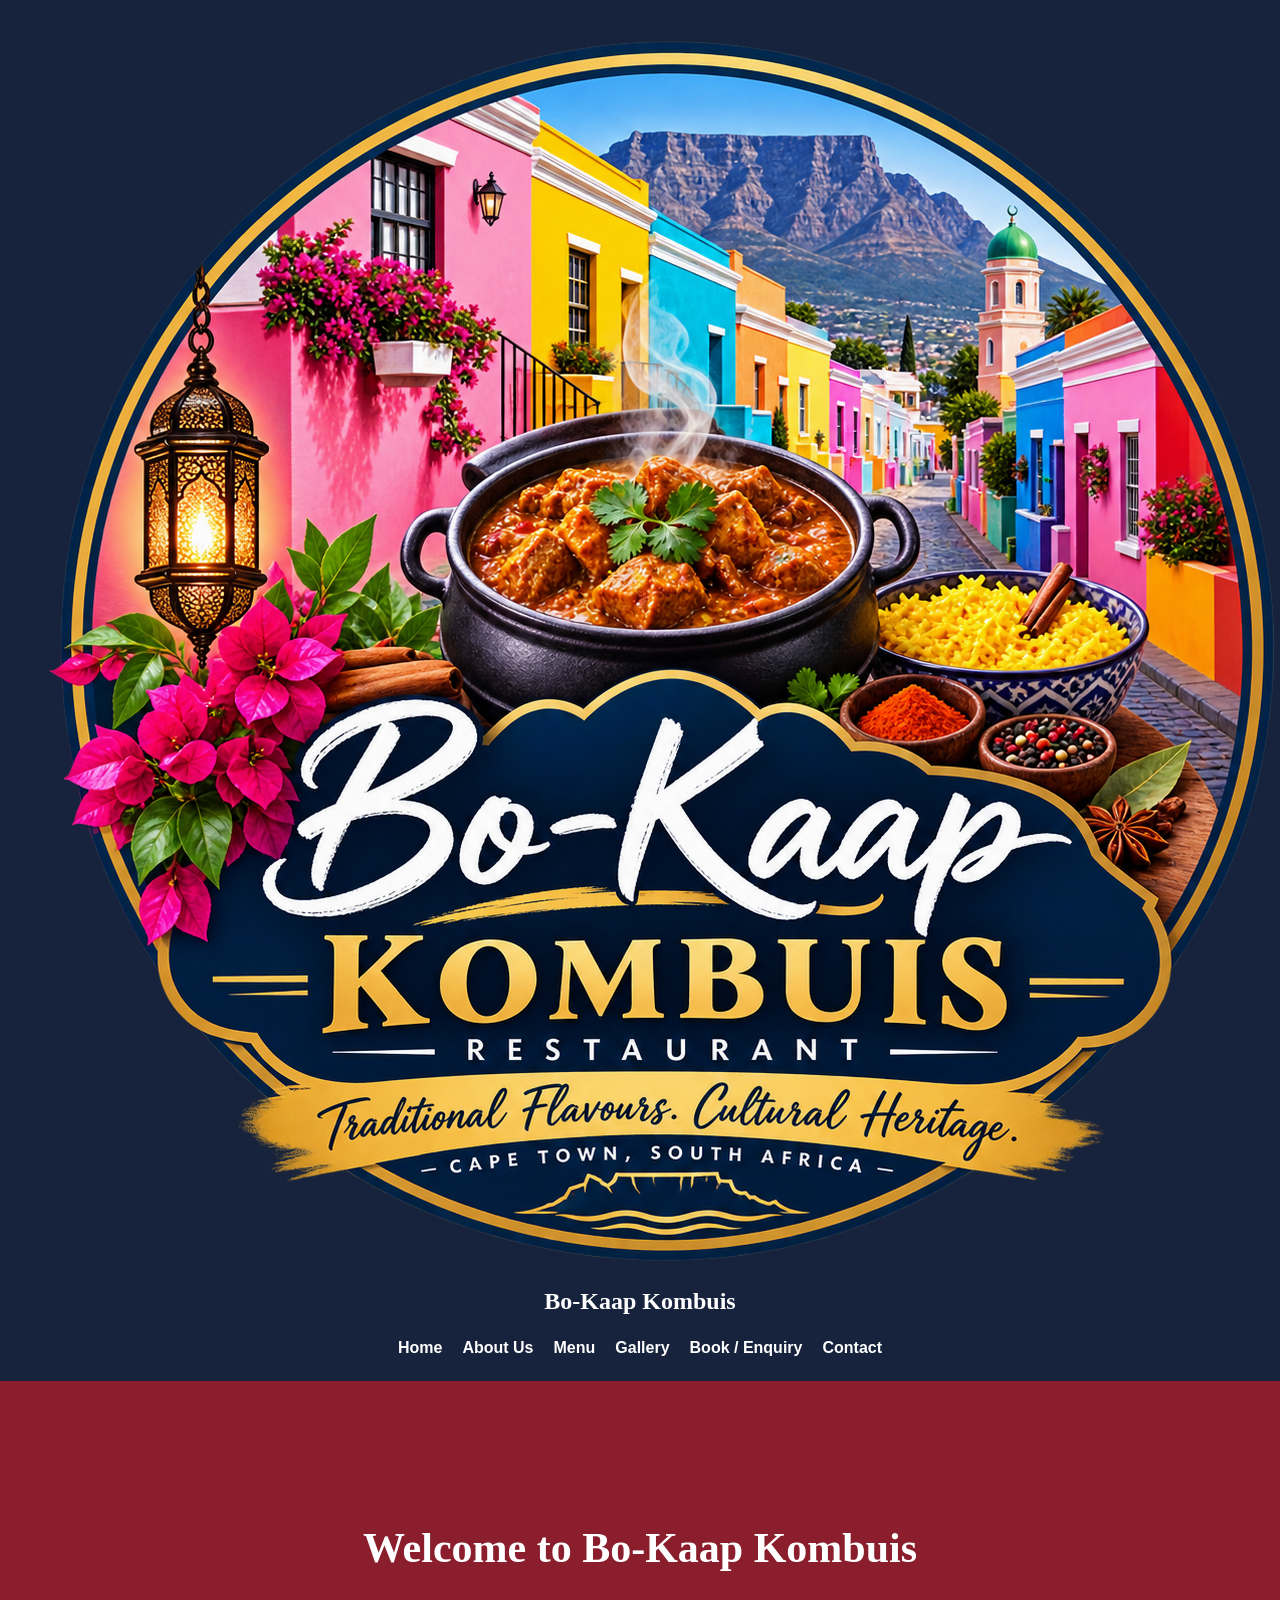
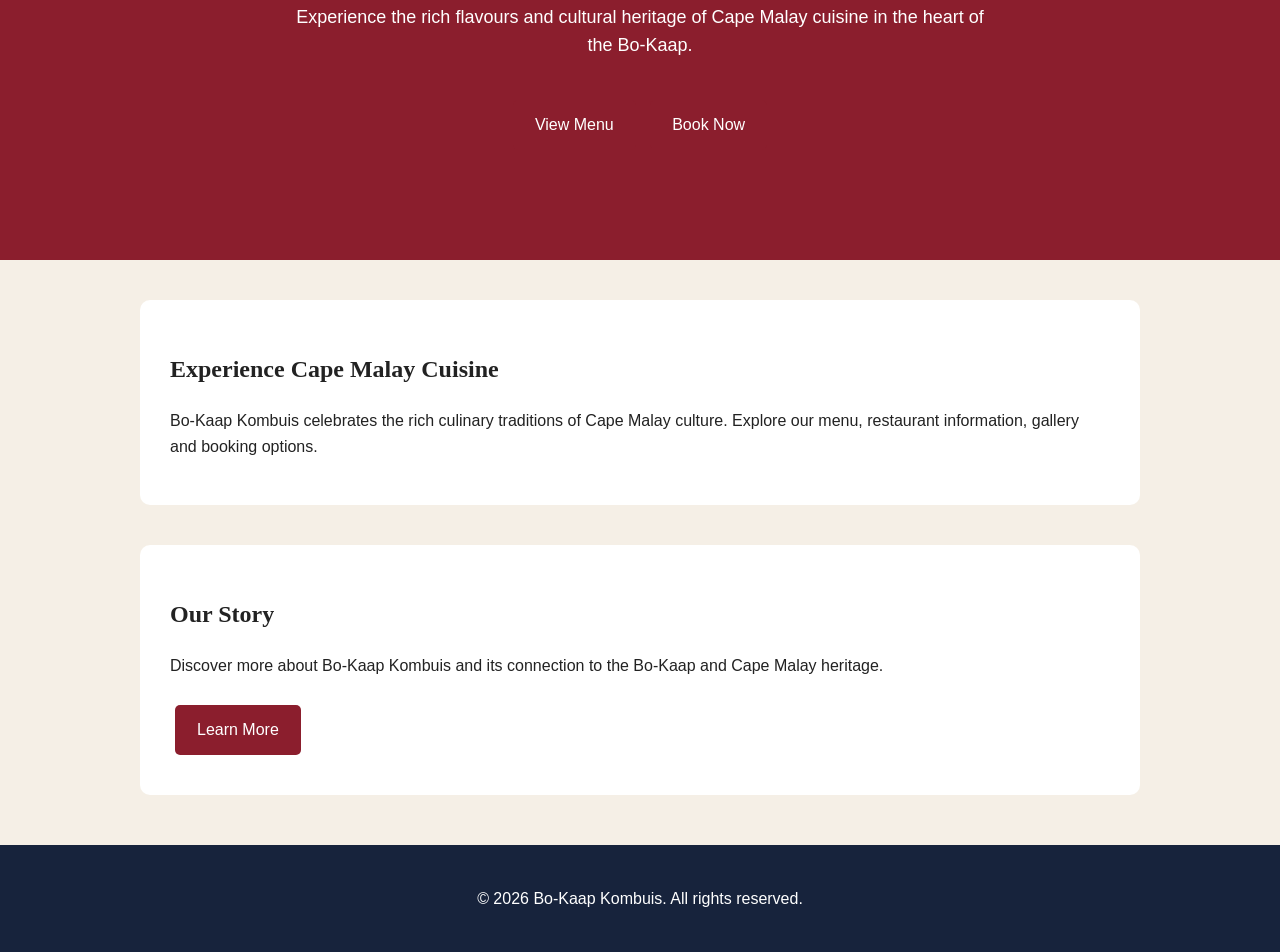
==== HTML/index.html @ 02f6d6a5 "Initial Bo-Kaap Kombuis website" ====
<!DOCTYPE html>
<html lang="en">
<head>
    <meta charset="UTF-8">
    <meta name="viewport" content="width=device-width, initial-scale=1.0">
    <title>Bo-Kaap Kombuis | Home</title>
    <link rel="stylesheet" href="../CSS/style.css">
</head>

<body>

    <!-- Header and Navigation -->
    <header>
    <nav>

        <img src="../Images/logo/logo.png"
             alt="Bo-Kaap Kombuis Logo"
             class="logo">

        <h1>Bo-Kaap Kombuis</h1>

            <ul>
                <li><a href="index.html">Home</a></li>
                <li><a href="about.html">About Us</a></li>
                <li><a href="menu.html">Menu</a></li>
                <li><a href="gallery.html">Gallery</a></li>
                <li><a href="booking.html">Book / Enquiry</a></li>
                <li><a href="contact.html">Contact</a></li>
            </ul>
        </nav>
    </header>

    <main>

        <!-- Hero Section -->
        <section class="hero">
            <h2>Welcome to Bo-Kaap Kombuis</h2>

            <p>
                Experience the rich flavours and cultural heritage
                of Cape Malay cuisine in the heart of the Bo-Kaap.
            </p>

            <a href="menu.html" class="button">View Menu</a>
            <a href="booking.html" class="button">Book Now</a>
        </section>

        <!-- Introduction -->
        <section class="intro">
            <h2>Experience Cape Malay Cuisine</h2>

            <p>
                Bo-Kaap Kombuis celebrates the rich culinary traditions
                of Cape Malay culture. Explore our menu, restaurant
                information, gallery and booking options.
            </p>
        </section>

        <!-- About Preview -->
        <section class="about-preview">
            <h2>Our Story</h2>

            <p>
                Discover more about Bo-Kaap Kombuis and its connection
                to the Bo-Kaap and Cape Malay heritage.
            </p>

            <a href="about.html" class="button">Learn More</a>
        </section>

    </main>

    <!-- Footer -->
    <footer>
        <p>&copy; 2026 Bo-Kaap Kombuis. All rights reserved.</p>
    </footer>

</body>
</html>
---- CSS/style.css ----
/* ==============================
   GENERAL STYLES
   ============================== */

* {
    box-sizing: border-box;
}

body {
    margin: 0;
    font-family: Arial, sans-serif;
    line-height: 1.6;
    background-color: #f5efe6;
    color: #222;
}

h1,
h2,
h3 {
    font-family: Georgia, serif;
}

a {
    text-decoration: none;
}


/* ==============================
   HEADER AND NAVIGATION
   ============================== */

header {
    background-color: #17233c;
    color: white;
    padding: 20px;
}

nav {
    max-width: 1200px;
    margin: auto;
}

nav h1 {
    margin: 0 0 15px;
    text-align: center;
}

nav ul {
    list-style: none;
    display: flex;
    justify-content: center;
    flex-wrap: wrap;
    gap: 20px;
    padding: 0;
    margin: 0;
}

nav a {
    color: white;
    font-weight: bold;
}

nav a:hover {
    color: #d4af37;
}


/* ==============================
   HERO SECTION
   ============================== */

.hero {
    text-align: center;
    padding: 100px 20px;
    background-color: #8b1e2d;
    color: white;
}

.hero h2 {
    font-size: 42px;
    margin-bottom: 20px;
}

.hero p {
    max-width: 700px;
    margin: 0 auto 30px;
    font-size: 18px;
}


/* ==============================
   GENERAL SECTIONS
   ============================== */

.intro,
.about-preview,
.content-section,
.menu-section,
.booking-section,
.contact-section {
    max-width: 1000px;
    margin: 40px auto;
    padding: 30px;
    background-color: white;
    border-radius: 10px;
}

.page-header {
    text-align: center;
    padding: 60px 20px;
    background-color: #d4af37;
    color: #17233c;
}


/* ==============================
   BUTTONS
   ============================== */

.button,
button {
    display: inline-block;
    padding: 12px 22px;
    margin: 10px 5px;
    background-color: #8b1e2d;
    color: white;
    border: none;
    border-radius: 5px;
    cursor: pointer;
}

.button:hover,
button:hover {
    background-color: #17233c;
}


/* ==============================
   MENU
   ============================== */

.menu-item {
    border-bottom: 1px solid #ddd;
    padding: 20px 0;
}

.menu-item:last-child {
    border-bottom: none;
}


/* ==============================
   GALLERY
   ============================== */

.gallery {
    max-width: 1100px;
    margin: 40px auto;
    padding: 20px;

    display: grid;
    grid-template-columns: repeat(3, 1fr);
    gap: 20px;
}

.gallery-item {
    background-color: white;
    padding: 15px;
    border-radius: 10px;
    text-align: center;
}

.gallery-item img {
    width: 100%;
    height: 220px;
    object-fit: cover;
    border-radius: 8px;
}


/* ==============================
   BOOKING FORM
   ============================== */

form {
    display: flex;
    flex-direction: column;
}

label {
    margin-top: 15px;
    font-weight: bold;
}

input,
textarea {
    padding: 12px;
    margin-top: 5px;
    border: 1px solid #ccc;
    border-radius: 5px;
    font-size: 16px;
}

textarea {
    resize: vertical;
}


/* ==============================
   FOOTER
   ============================== */

footer {
    background-color: #17233c;
    color: white;
    text-align: center;
    padding: 25px;
    margin-top: 50px;
}


/* ==============================
   RESPONSIVE DESIGN
   ============================== */

@media (max-width: 768px) {

    nav ul {
        flex-direction: column;
        align-items: center;
    }

    .hero h2 {
        font-size: 32px;
    }

    .gallery {
        grid-template-columns: 1fr;
    }

    .intro,
    .about-preview,
    .content-section,
    .menu-section,
    .booking-section,
    .contact-section {
        margin: 20px;
    }
/* Logo */
.logo {
    width: 50px;
    height: auto;
}
}
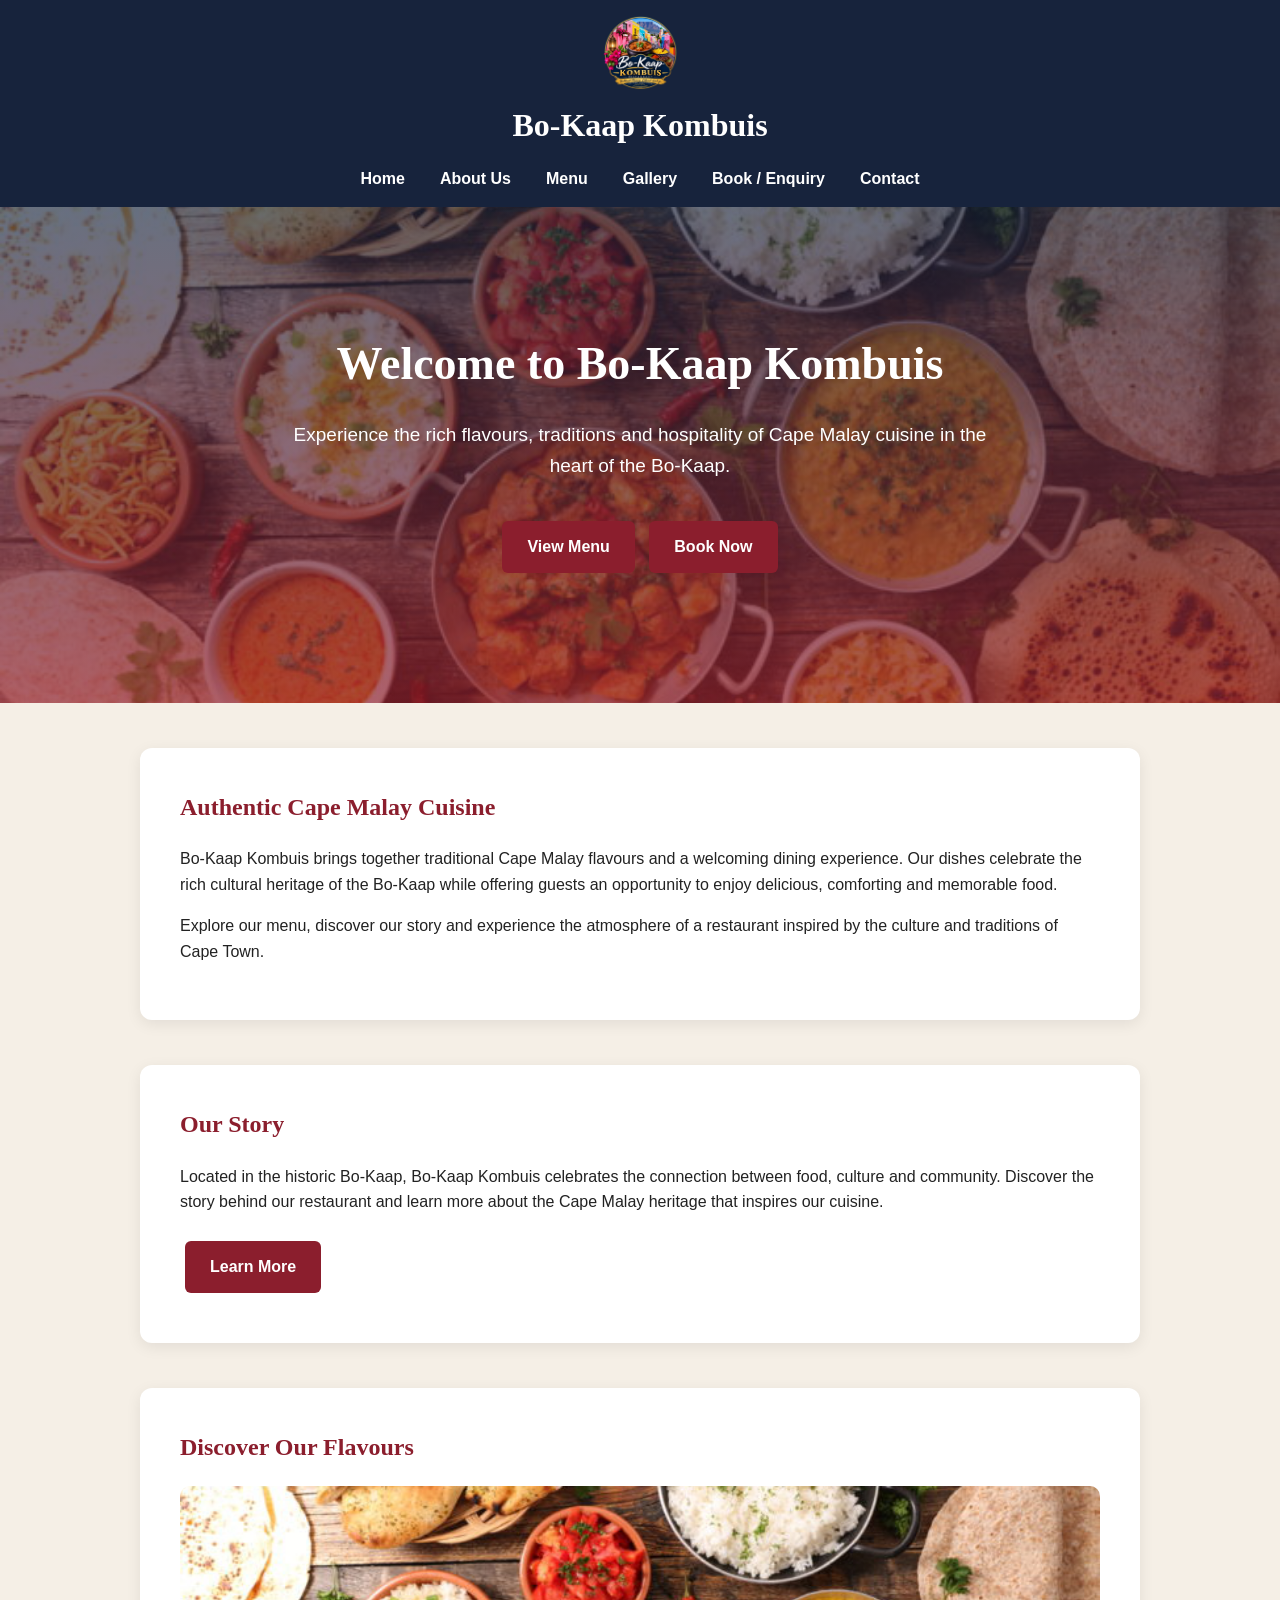
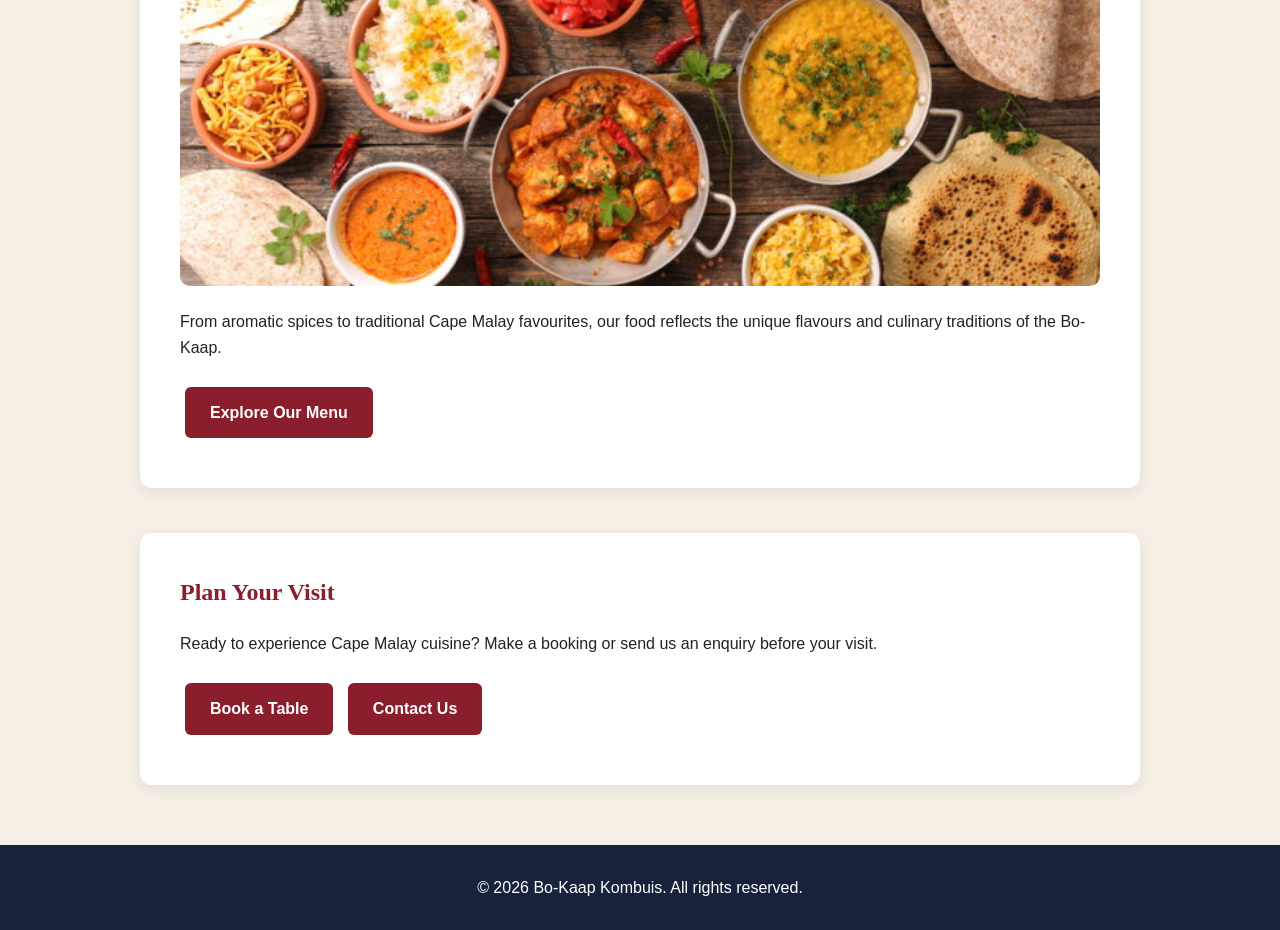
==== commit 4b2008b6: "Improve CSS styling and responsive design" ====
--- a/HTML/index.html
+++ b/HTML/index.html
@@ -9,15 +9,13 @@
 
 <body>
 
-    <!-- Header and Navigation -->
     <header>
-    <nav>
+        <nav>
+            <img src="../Images/logo/logo.png"
+                 alt="Bo-Kaap Kombuis Logo"
+                 class="logo">
 
-        <img src="../Images/logo/logo.png"
-             alt="Bo-Kaap Kombuis Logo"
-             class="logo">
-
-        <h1>Bo-Kaap Kombuis</h1>
+            <h1>Bo-Kaap Kombuis</h1>
 
             <ul>
                 <li><a href="index.html">Home</a></li>
@@ -32,12 +30,11 @@
 
     <main>
 
-        <!-- Hero Section -->
         <section class="hero">
             <h2>Welcome to Bo-Kaap Kombuis</h2>
 
             <p>
-                Experience the rich flavours and cultural heritage
+                Experience the rich flavours, traditions and hospitality
                 of Cape Malay cuisine in the heart of the Bo-Kaap.
             </p>
 
@@ -45,32 +42,67 @@
             <a href="booking.html" class="button">Book Now</a>
         </section>
 
-        <!-- Introduction -->
         <section class="intro">
-            <h2>Experience Cape Malay Cuisine</h2>
+            <h2>Authentic Cape Malay Cuisine</h2>
 
             <p>
-                Bo-Kaap Kombuis celebrates the rich culinary traditions
-                of Cape Malay culture. Explore our menu, restaurant
-                information, gallery and booking options.
+                Bo-Kaap Kombuis brings together traditional Cape Malay
+                flavours and a welcoming dining experience. Our dishes
+                celebrate the rich cultural heritage of the Bo-Kaap while
+                offering guests an opportunity to enjoy delicious,
+                comforting and memorable food.
+            </p>
+
+            <p>
+                Explore our menu, discover our story and experience the
+                atmosphere of a restaurant inspired by the culture and
+                traditions of Cape Town.
             </p>
         </section>
 
-        <!-- About Preview -->
         <section class="about-preview">
             <h2>Our Story</h2>
 
             <p>
-                Discover more about Bo-Kaap Kombuis and its connection
-                to the Bo-Kaap and Cape Malay heritage.
+                Located in the historic Bo-Kaap, Bo-Kaap Kombuis celebrates
+                the connection between food, culture and community.
+                Discover the story behind our restaurant and learn more
+                about the Cape Malay heritage that inspires our cuisine.
             </p>
 
             <a href="about.html" class="button">Learn More</a>
         </section>
 
+        <section class="content-section">
+            <h2>Discover Our Flavours</h2>
+
+            <img src="../Images/food/cape-malay-food1.png"
+                 alt="Traditional Cape Malay food served at Bo-Kaap Kombuis"
+                 style="width: 100%; max-height: 400px; object-fit: cover; border-radius: 10px;">
+
+            <p>
+                From aromatic spices to traditional Cape Malay favourites,
+                our food reflects the unique flavours and culinary traditions
+                of the Bo-Kaap.
+            </p>
+
+            <a href="menu.html" class="button">Explore Our Menu</a>
+        </section>
+
+        <section class="booking-section">
+            <h2>Plan Your Visit</h2>
+
+            <p>
+                Ready to experience Cape Malay cuisine? Make a booking
+                or send us an enquiry before your visit.
+            </p>
+
+            <a href="booking.html" class="button">Book a Table</a>
+            <a href="contact.html" class="button">Contact Us</a>
+        </section>
+
     </main>
 
-    <!-- Footer -->
     <footer>
         <p>&copy; 2026 Bo-Kaap Kombuis. All rights reserved.</p>
     </footer>
--- a/CSS/style.css
+++ b/CSS/style.css
@@ -1,7 +1,3 @@
-/* ==============================
-   GENERAL STYLES
-   ============================== */
-
 * {
     box-sizing: border-box;
 }
@@ -25,14 +21,12 @@
 }
 
 
-/* ==============================
-   HEADER AND NAVIGATION
-   ============================== */
+/* Header */
 
 header {
     background-color: #17233c;
     color: white;
-    padding: 20px;
+    padding: 15px 20px;
 }
 
 nav {
@@ -41,56 +35,66 @@
 }
 
 nav h1 {
-    margin: 0 0 15px;
-    text-align: center;
+    margin: 0;
+    text-align: center;
+    font-size: 32px;
+}
+
+.logo {
+    display: block;
+    width: 75px;
+    height: auto;
+    margin: 0 auto 10px;
 }
 
 nav ul {
     list-style: none;
     display: flex;
     justify-content: center;
+    align-items: center;
     flex-wrap: wrap;
-    gap: 20px;
+    gap: 25px;
     padding: 0;
-    margin: 0;
+    margin: 15px 0 0;
 }
 
 nav a {
     color: white;
     font-weight: bold;
-}
-
-nav a:hover {
+    padding: 8px 5px;
+    transition: 0.3s;
+}
+
+nav a:hover,
+nav a:focus {
     color: #d4af37;
 }
 
 
-/* ==============================
-   HERO SECTION
-   ============================== */
+/* Hero */
 
 .hero {
     text-align: center;
-    padding: 100px 20px;
-    background-color: #8b1e2d;
+    padding: 120px 20px;
+    background-image: linear-gradient(rgba(23, 35, 60, 0.65), rgba(139, 30, 45, 0.7)), url("../Images/food/cape-malay-food1.png");
+    background-size: cover;
+    background-position: center;
     color: white;
 }
 
 .hero h2 {
-    font-size: 42px;
-    margin-bottom: 20px;
+    font-size: 46px;
+    margin: 0 0 20px;
 }
 
 .hero p {
     max-width: 700px;
     margin: 0 auto 30px;
-    font-size: 18px;
-}
-
-
-/* ==============================
-   GENERAL SECTIONS
-   ============================== */
+    font-size: 19px;
+}
+
+
+/* Sections */
 
 .intro,
 .about-preview,
@@ -99,45 +103,61 @@
 .booking-section,
 .contact-section {
     max-width: 1000px;
-    margin: 40px auto;
-    padding: 30px;
+    margin: 45px auto;
+    padding: 40px;
     background-color: white;
-    border-radius: 10px;
+    border-radius: 12px;
+    box-shadow: 0 4px 15px rgba(0, 0, 0, 0.08);
+}
+
+.intro h2,
+.about-preview h2,
+.content-section h2,
+.menu-section h2,
+.booking-section h2,
+.contact-section h2 {
+    color: #8b1e2d;
+    margin-top: 0;
 }
 
 .page-header {
     text-align: center;
-    padding: 60px 20px;
+    padding: 70px 20px;
     background-color: #d4af37;
     color: #17233c;
 }
 
-
-/* ==============================
-   BUTTONS
-   ============================== */
+.page-header h2 {
+    font-size: 40px;
+    margin: 0;
+}
+
+
+/* Buttons */
 
 .button,
 button {
     display: inline-block;
-    padding: 12px 22px;
+    padding: 13px 25px;
     margin: 10px 5px;
     background-color: #8b1e2d;
     color: white;
     border: none;
-    border-radius: 5px;
+    border-radius: 6px;
     cursor: pointer;
+    font-weight: bold;
+    font-size: 16px;
+    transition: 0.3s;
 }
 
 .button:hover,
 button:hover {
     background-color: #17233c;
-}
-
-
-/* ==============================
-   MENU
-   ============================== */
+    transform: translateY(-2px);
+}
+
+
+/* Menu */
 
 .menu-item {
     border-bottom: 1px solid #ddd;
@@ -148,39 +168,44 @@
     border-bottom: none;
 }
 
-
-/* ==============================
-   GALLERY
-   ============================== */
+.menu-item h3 {
+    color: #8b1e2d;
+}
+
+
+/* Gallery */
 
 .gallery {
     max-width: 1100px;
-    margin: 40px auto;
+    margin: 45px auto;
     padding: 20px;
-
     display: grid;
     grid-template-columns: repeat(3, 1fr);
-    gap: 20px;
+    gap: 25px;
 }
 
 .gallery-item {
     background-color: white;
     padding: 15px;
-    border-radius: 10px;
-    text-align: center;
+    border-radius: 12px;
+    text-align: center;
+    box-shadow: 0 4px 12px rgba(0, 0, 0, 0.08);
+    transition: 0.3s;
+}
+
+.gallery-item:hover {
+    transform: translateY(-5px);
 }
 
 .gallery-item img {
     width: 100%;
-    height: 220px;
+    height: 230px;
     object-fit: cover;
     border-radius: 8px;
 }
 
 
-/* ==============================
-   BOOKING FORM
-   ============================== */
+/* Forms */
 
 form {
     display: flex;
@@ -190,52 +215,86 @@
 label {
     margin-top: 15px;
     font-weight: bold;
+    color: #17233c;
 }
 
 input,
-textarea {
+textarea,
+select {
+    width: 100%;
     padding: 12px;
     margin-top: 5px;
     border: 1px solid #ccc;
-    border-radius: 5px;
+    border-radius: 6px;
     font-size: 16px;
+    font-family: Arial, sans-serif;
+}
+
+input:focus,
+textarea:focus,
+select:focus {
+    outline: 2px solid #d4af37;
+    border-color: #8b1e2d;
 }
 
 textarea {
     resize: vertical;
-}
-
-
-/* ==============================
-   FOOTER
-   ============================== */
+    min-height: 120px;
+}
+
+
+/* Footer */
 
 footer {
     background-color: #17233c;
     color: white;
     text-align: center;
-    padding: 25px;
-    margin-top: 50px;
-}
-
-
-/* ==============================
-   RESPONSIVE DESIGN
-   ============================== */
+    padding: 30px 20px;
+    margin-top: 60px;
+}
+
+footer p {
+    margin: 0;
+}
+
+
+/* Responsive Design */
 
 @media (max-width: 768px) {
+
+    header {
+        padding: 15px;
+    }
+
+    nav h1 {
+        font-size: 26px;
+    }
+
+    .logo {
+        width: 60px;
+    }
 
     nav ul {
         flex-direction: column;
-        align-items: center;
+        gap: 10px;
+        margin-top: 15px;
+    }
+
+    nav a {
+        display: block;
+        padding: 6px;
+    }
+
+    .hero {
+        padding: 80px 20px;
     }
 
     .hero h2 {
-        font-size: 32px;
-    }
-
-    .gallery {
-        grid-template-columns: 1fr;
+        font-size: 34px;
+    }
+
+    .hero p {
+        font-size: 17px;
     }
 
     .intro,
@@ -244,11 +303,70 @@
     .menu-section,
     .booking-section,
     .contact-section {
-        margin: 20px;
-    }
-/* Logo */
-.logo {
-    width: 50px;
-    height: auto;
-}
+        margin: 25px 15px;
+        padding: 25px;
+    }
+
+    .page-header {
+        padding: 50px 20px;
+    }
+
+    .page-header h2 {
+        font-size: 32px;
+    }
+
+    .gallery {
+        grid-template-columns: 1fr;
+        margin: 25px auto;
+        padding: 15px;
+    }
+
+    .gallery-item img {
+        height: 250px;
+    }
+
+    .button,
+    button {
+        padding: 12px 20px;
+    }
+}
+
+@media (max-width: 480px) {
+
+    nav h1 {
+        font-size: 23px;
+    }
+
+    .hero {
+        padding: 65px 15px;
+    }
+
+    .hero h2 {
+        font-size: 28px;
+    }
+
+    .hero p {
+        font-size: 16px;
+    }
+
+    .intro,
+    .about-preview,
+    .content-section,
+    .menu-section,
+    .booking-section,
+    .contact-section {
+        margin: 20px 10px;
+        padding: 20px;
+    }
+
+    .button,
+    button {
+        display: block;
+        width: 100%;
+        margin: 10px 0;
+    }
+
+    .gallery-item img {
+        height: 220px;
+    }
 }
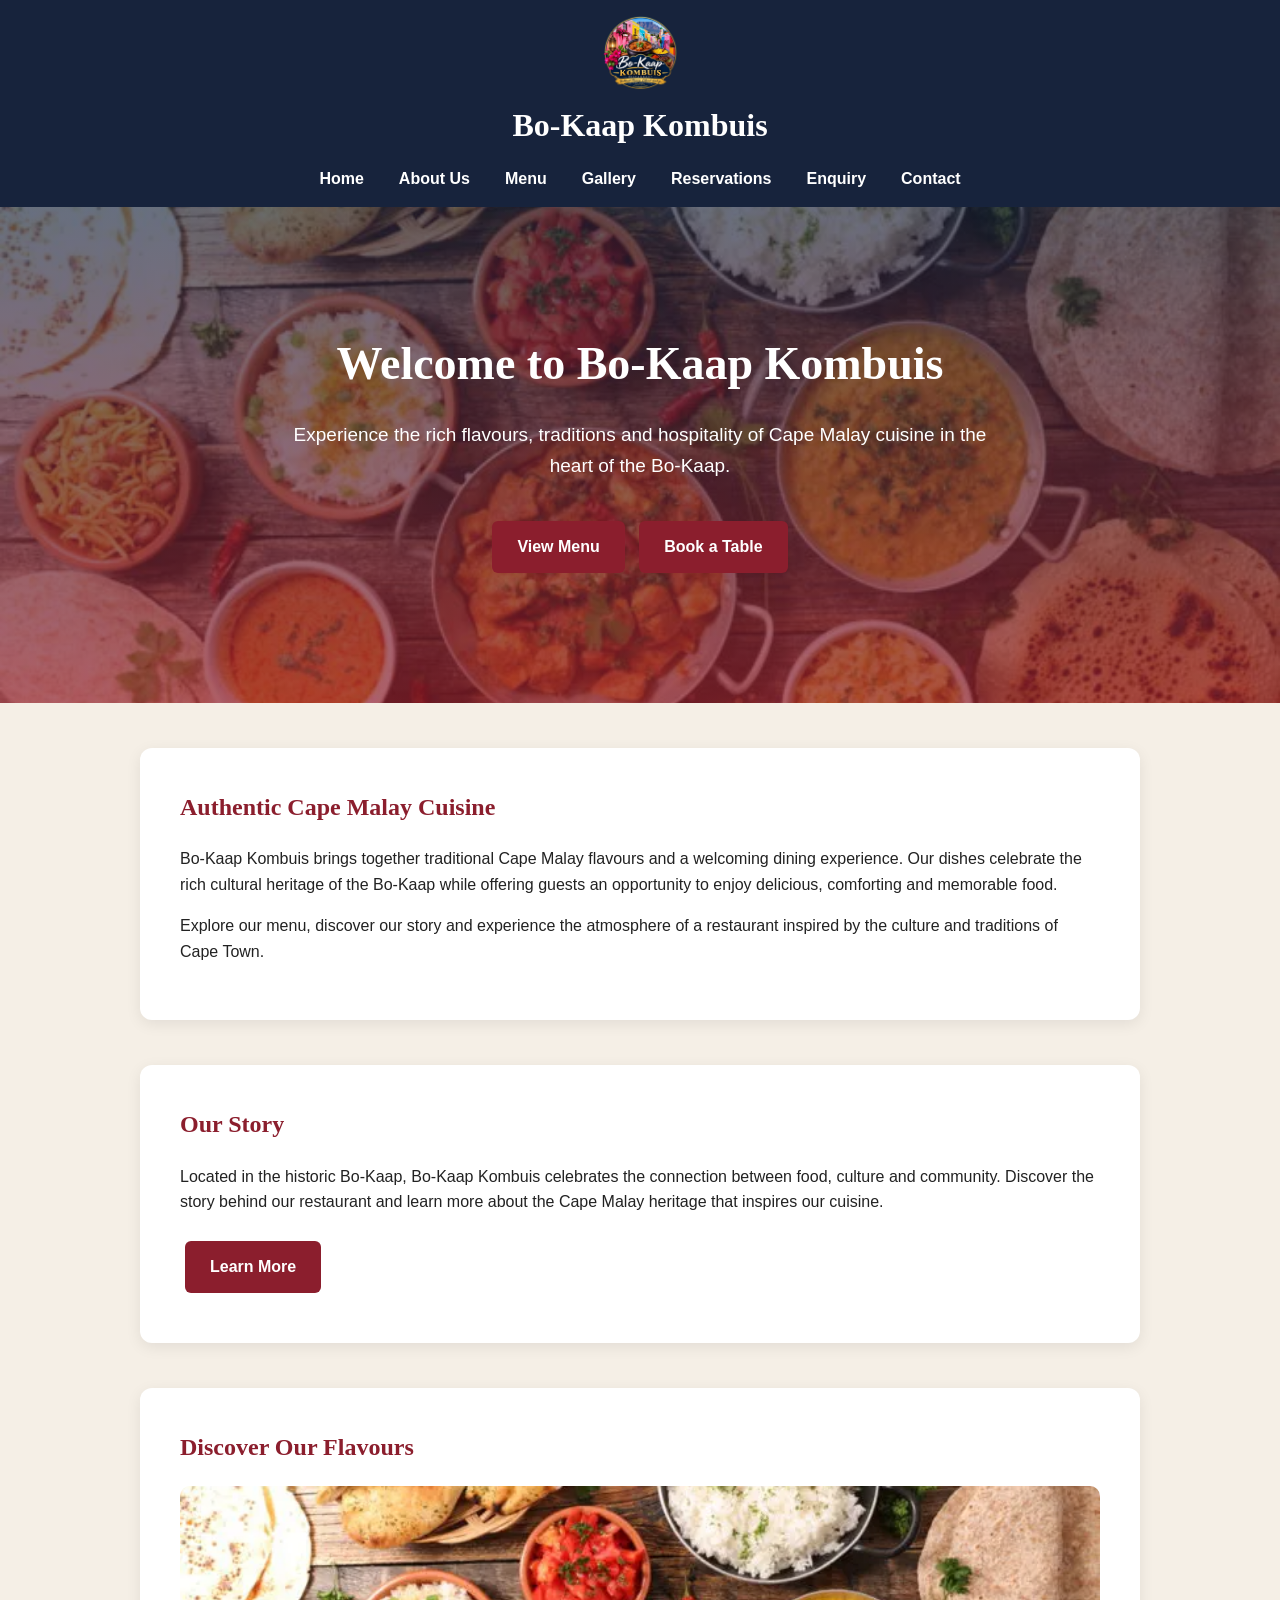
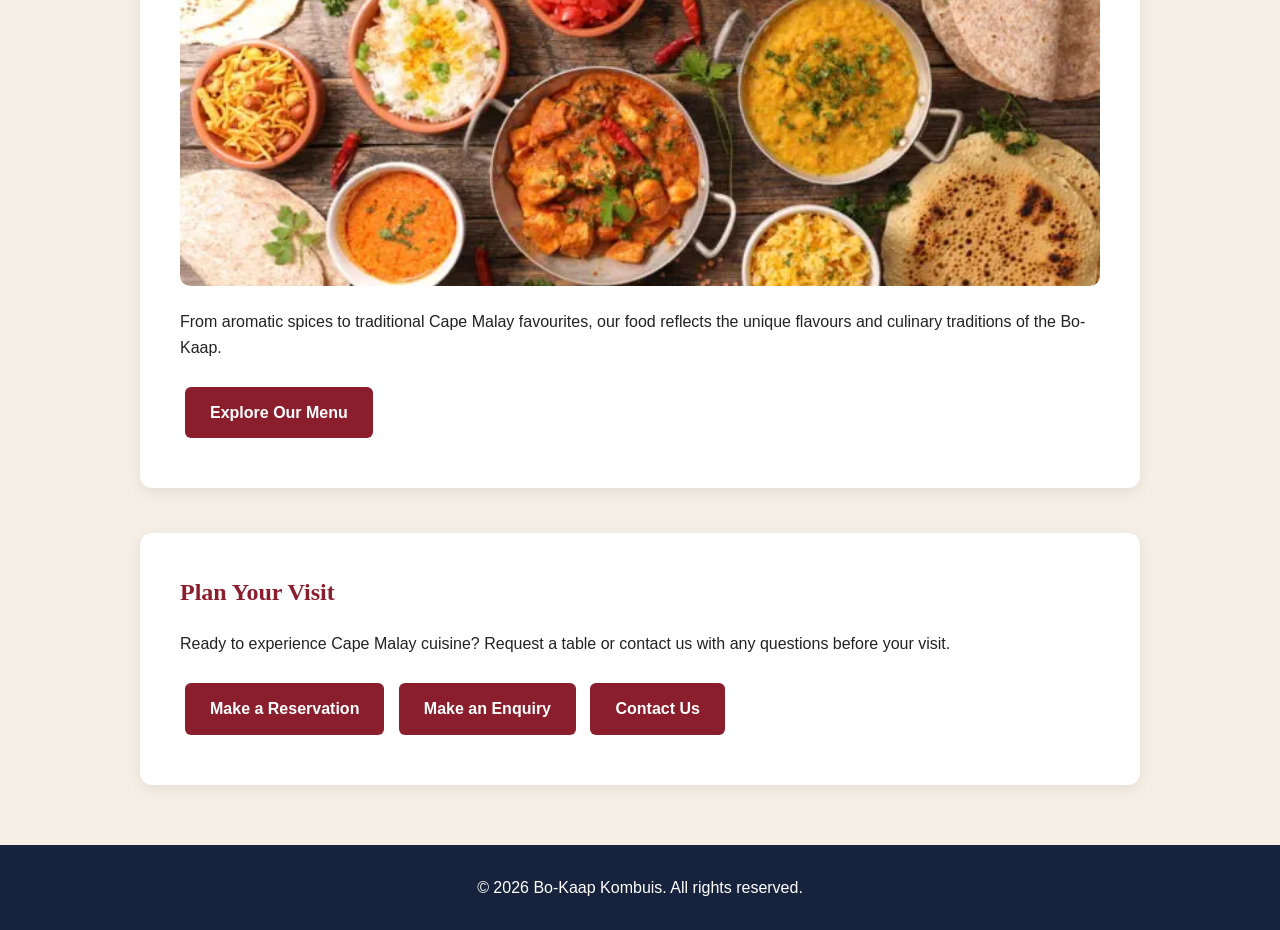
==== commit 8a3eb293: "Complete Part 3 website improvements" ====
--- a/HTML/index.html
+++ b/HTML/index.html
@@ -1,111 +1,135 @@
 <!DOCTYPE html>
+
 <html lang="en">
+
 <head>
     <meta charset="UTF-8">
     <meta name="viewport" content="width=device-width, initial-scale=1.0">
-    <title>Bo-Kaap Kombuis | Home</title>
-    <link rel="stylesheet" href="../CSS/style.css">
+
+<meta name="description" content="Experience authentic Cape Malay cuisine, rich flavours and traditional hospitality at Bo-Kaap Kombuis in Cape Town.">
+<meta name="keywords" content="Bo-Kaap Kombuis, Cape Malay cuisine, Cape Town restaurant, traditional Cape Malay food">
+
+<title>Bo-Kaap Kombuis | Home</title>
+
+<link rel="stylesheet" href="../CSS/style.css">
+
 </head>
 
 <body>
 
-    <header>
-        <nav>
-            <img src="../Images/logo/logo.png"
-                 alt="Bo-Kaap Kombuis Logo"
-                 class="logo">
+<header>
+    <nav>
+        <img src="../Images/logo/logo.webp"
+             alt="Bo-Kaap Kombuis Logo"
+             class="logo">
 
-            <h1>Bo-Kaap Kombuis</h1>
+    <h1>Bo-Kaap Kombuis</h1>
 
-            <ul>
-                <li><a href="index.html">Home</a></li>
-                <li><a href="about.html">About Us</a></li>
-                <li><a href="menu.html">Menu</a></li>
-                <li><a href="gallery.html">Gallery</a></li>
-                <li><a href="booking.html">Book / Enquiry</a></li>
-                <li><a href="contact.html">Contact</a></li>
-            </ul>
-        </nav>
-    </header>
+    <button class="menu-toggle"
+            id="menu-toggle"
+            type="button"
+            aria-label="Open navigation menu"
+            aria-expanded="false"
+            aria-controls="main-navigation">
+        ☰
+    </button>
 
-    <main>
+    <ul id="main-navigation">
+        <li><a href="index.html" aria-current="page">Home</a></li>
+        <li><a href="about.html">About Us</a></li>
+        <li><a href="menu.html">Menu</a></li>
+        <li><a href="gallery.html">Gallery</a></li>
+        <li><a href="booking.html">Reservations</a></li>
+        <li><a href="enquiry.html">Enquiry</a></li>
+        <li><a href="contact.html">Contact</a></li>
+    </ul>
+</nav>
 
-        <section class="hero">
-            <h2>Welcome to Bo-Kaap Kombuis</h2>
+</header>
 
-            <p>
-                Experience the rich flavours, traditions and hospitality
-                of Cape Malay cuisine in the heart of the Bo-Kaap.
-            </p>
+<main>
 
-            <a href="menu.html" class="button">View Menu</a>
-            <a href="booking.html" class="button">Book Now</a>
-        </section>
+<section class="hero">
+    <h2>Welcome to Bo-Kaap Kombuis</h2>
 
-        <section class="intro">
-            <h2>Authentic Cape Malay Cuisine</h2>
+    <p>
+        Experience the rich flavours, traditions and hospitality
+        of Cape Malay cuisine in the heart of the Bo-Kaap.
+    </p>
 
-            <p>
-                Bo-Kaap Kombuis brings together traditional Cape Malay
-                flavours and a welcoming dining experience. Our dishes
-                celebrate the rich cultural heritage of the Bo-Kaap while
-                offering guests an opportunity to enjoy delicious,
-                comforting and memorable food.
-            </p>
+    <a href="menu.html" class="button">View Menu</a>
+    <a href="booking.html" class="button">Book a Table</a>
+</section>
 
-            <p>
-                Explore our menu, discover our story and experience the
-                atmosphere of a restaurant inspired by the culture and
-                traditions of Cape Town.
-            </p>
-        </section>
+<section class="intro">
+    <h2>Authentic Cape Malay Cuisine</h2>
 
-        <section class="about-preview">
-            <h2>Our Story</h2>
+    <p>
+        Bo-Kaap Kombuis brings together traditional Cape Malay
+        flavours and a welcoming dining experience. Our dishes
+        celebrate the rich cultural heritage of the Bo-Kaap while
+        offering guests an opportunity to enjoy delicious,
+        comforting and memorable food.
+    </p>
 
-            <p>
-                Located in the historic Bo-Kaap, Bo-Kaap Kombuis celebrates
-                the connection between food, culture and community.
-                Discover the story behind our restaurant and learn more
-                about the Cape Malay heritage that inspires our cuisine.
-            </p>
+    <p>
+        Explore our menu, discover our story and experience the
+        atmosphere of a restaurant inspired by the culture and
+        traditions of Cape Town.
+    </p>
+</section>
 
-            <a href="about.html" class="button">Learn More</a>
-        </section>
+<section class="about-preview">
+    <h2>Our Story</h2>
 
-        <section class="content-section">
-            <h2>Discover Our Flavours</h2>
+    <p>
+        Located in the historic Bo-Kaap, Bo-Kaap Kombuis celebrates
+        the connection between food, culture and community.
+        Discover the story behind our restaurant and learn more
+        about the Cape Malay heritage that inspires our cuisine.
+    </p>
 
-            <img src="../Images/food/cape-malay-food1.png"
-                 alt="Traditional Cape Malay food served at Bo-Kaap Kombuis"
-                 style="width: 100%; max-height: 400px; object-fit: cover; border-radius: 10px;">
+    <a href="about.html" class="button">Learn More</a>
+</section>
 
-            <p>
-                From aromatic spices to traditional Cape Malay favourites,
-                our food reflects the unique flavours and culinary traditions
-                of the Bo-Kaap.
-            </p>
+<section class="content-section">
+    <h2>Discover Our Flavours</h2>
 
-            <a href="menu.html" class="button">Explore Our Menu</a>
-        </section>
+    <img src="../Images/food/cape-malay-food1.webp"
+         alt="Traditional Cape Malay food served at Bo-Kaap Kombuis"
+         loading="lazy"
+         decoding="async"
+         style="width: 100%; max-height: 400px; object-fit: cover; border-radius: 10px;">
 
-        <section class="booking-section">
-            <h2>Plan Your Visit</h2>
+    <p>
+        From aromatic spices to traditional Cape Malay favourites,
+        our food reflects the unique flavours and culinary traditions
+        of the Bo-Kaap.
+    </p>
 
-            <p>
-                Ready to experience Cape Malay cuisine? Make a booking
-                or send us an enquiry before your visit.
-            </p>
+    <a href="menu.html" class="button">Explore Our Menu</a>
+</section>
 
-            <a href="booking.html" class="button">Book a Table</a>
-            <a href="contact.html" class="button">Contact Us</a>
-        </section>
+<section class="booking-section">
+    <h2>Plan Your Visit</h2>
 
-    </main>
+    <p>
+        Ready to experience Cape Malay cuisine? Request a table
+        or contact us with any questions before your visit.
+    </p>
 
-    <footer>
-        <p>&copy; 2026 Bo-Kaap Kombuis. All rights reserved.</p>
-    </footer>
+    <a href="booking.html" class="button">Make a Reservation</a>
+    <a href="enquiry.html" class="button">Make an Enquiry</a>
+    <a href="contact.html" class="button">Contact Us</a>
+</section>
+
+</main>
+
+<footer>
+    <p>&copy; 2026 Bo-Kaap Kombuis. All rights reserved.</p>
+</footer>
+
+<script src="../JS/script.js"></script>
 
 </body>
-</html>+</html>
--- a/CSS/style.css
+++ b/CSS/style.css
@@ -1,98 +1,99 @@
 * {
-    box-sizing: border-box;
-}
+  box-sizing: border-box;
+  }
 
 body {
-    margin: 0;
-    font-family: Arial, sans-serif;
-    line-height: 1.6;
-    background-color: #f5efe6;
-    color: #222;
+margin: 0;
+font-family: Arial, sans-serif;
+line-height: 1.6;
+background-color: #f5efe6;
+color: #222;
 }
 
 h1,
 h2,
 h3 {
-    font-family: Georgia, serif;
+font-family: Georgia, serif;
 }
 
 a {
-    text-decoration: none;
-}
-
+text-decoration: none;
+}
+
+img {
+max-width: 100%;
+}
 
 /* Header */
 
 header {
-    background-color: #17233c;
-    color: white;
-    padding: 15px 20px;
+background-color: #17233c;
+color: white;
+padding: 15px 20px;
 }
 
 nav {
-    max-width: 1200px;
-    margin: auto;
+max-width: 1200px;
+margin: auto;
 }
 
 nav h1 {
-    margin: 0;
-    text-align: center;
-    font-size: 32px;
+margin: 0;
+text-align: center;
+font-size: 32px;
 }
 
 .logo {
-    display: block;
-    width: 75px;
-    height: auto;
-    margin: 0 auto 10px;
+display: block;
+width: 75px;
+height: auto;
+margin: 0 auto 10px;
 }
 
 nav ul {
-    list-style: none;
-    display: flex;
-    justify-content: center;
-    align-items: center;
-    flex-wrap: wrap;
-    gap: 25px;
-    padding: 0;
-    margin: 15px 0 0;
+list-style: none;
+display: flex;
+justify-content: center;
+align-items: center;
+flex-wrap: wrap;
+gap: 25px;
+padding: 0;
+margin: 15px 0 0;
 }
 
 nav a {
-    color: white;
-    font-weight: bold;
-    padding: 8px 5px;
-    transition: 0.3s;
+color: white;
+font-weight: bold;
+padding: 8px 5px;
+transition: 0.3s;
 }
 
 nav a:hover,
 nav a:focus {
-    color: #d4af37;
-}
-
+color: #d4af37;
+}
 
 /* Hero */
 
 .hero {
-    text-align: center;
-    padding: 120px 20px;
-    background-image: linear-gradient(rgba(23, 35, 60, 0.65), rgba(139, 30, 45, 0.7)), url("../Images/food/cape-malay-food1.png");
-    background-size: cover;
-    background-position: center;
-    color: white;
+text-align: center;
+padding: 120px 20px;
+background-image: linear-gradient(rgba(23, 35, 60, 0.65), rgba(139, 30, 45, 0.7)), url("../Images/food/cape-malay-food1.webp");
+background-size: cover;
+background-position: center;
+color: white;
 }
 
 .hero h2 {
-    font-size: 46px;
-    margin: 0 0 20px;
+font-size: 46px;
+margin: 0 0 20px;
 }
 
 .hero p {
-    max-width: 700px;
-    margin: 0 auto 30px;
-    font-size: 19px;
-}
-
+max-width: 700px;
+margin: 0 auto 30px;
+font-size: 19px;
+}
 
 /* Sections */
 
@@ -102,12 +103,12 @@
 .menu-section,
 .booking-section,
 .contact-section {
-    max-width: 1000px;
-    margin: 45px auto;
-    padding: 40px;
-    background-color: white;
-    border-radius: 12px;
-    box-shadow: 0 4px 15px rgba(0, 0, 0, 0.08);
+max-width: 1000px;
+margin: 45px auto;
+padding: 40px;
+background-color: white;
+border-radius: 12px;
+box-shadow: 0 4px 15px rgba(0, 0, 0, 0.08);
 }
 
 .intro h2,
@@ -116,257 +117,609 @@
 .menu-section h2,
 .booking-section h2,
 .contact-section h2 {
-    color: #8b1e2d;
-    margin-top: 0;
+color: #8b1e2d;
+margin-top: 0;
 }
 
 .page-header {
-    text-align: center;
-    padding: 70px 20px;
-    background-color: #d4af37;
-    color: #17233c;
+text-align: center;
+padding: 70px 20px;
+background-color: #d4af37;
+color: #17233c;
 }
 
 .page-header h2 {
-    font-size: 40px;
-    margin: 0;
-}
-
+font-size: 40px;
+margin: 0;
+}
 
 /* Buttons */
 
 .button,
 button {
-    display: inline-block;
-    padding: 13px 25px;
-    margin: 10px 5px;
-    background-color: #8b1e2d;
-    color: white;
-    border: none;
-    border-radius: 6px;
-    cursor: pointer;
-    font-weight: bold;
-    font-size: 16px;
-    transition: 0.3s;
+display: inline-block;
+padding: 13px 25px;
+margin: 10px 5px;
+background-color: #8b1e2d;
+color: white;
+border: none;
+border-radius: 6px;
+cursor: pointer;
+font-weight: bold;
+font-size: 16px;
+transition: 0.3s;
 }
 
 .button:hover,
 button:hover {
-    background-color: #17233c;
-    transform: translateY(-2px);
-}
-
+background-color: #17233c;
+transform: translateY(-2px);
+}
 
 /* Menu */
 
 .menu-item {
-    border-bottom: 1px solid #ddd;
-    padding: 20px 0;
+border-bottom: 1px solid #ddd;
+padding: 20px 0;
 }
 
 .menu-item:last-child {
-    border-bottom: none;
+border-bottom: none;
 }
 
 .menu-item h3 {
-    color: #8b1e2d;
-}
-
+color: #8b1e2d;
+}
 
 /* Gallery */
 
 .gallery {
-    max-width: 1100px;
-    margin: 45px auto;
-    padding: 20px;
-    display: grid;
-    grid-template-columns: repeat(3, 1fr);
-    gap: 25px;
+display: block;
+max-width: 1200px;
+width: 100%;
+margin: 45px auto;
+padding: 20px;
+}
+
+.gallery > h2 {
+text-align: center;
+color: #8b1e2d;
+font-size: 32px;
+margin: 0 0 30px;
+}
+
+.gallery-grid {
+display: grid;
+grid-template-columns: repeat(3, minmax(0, 1fr));
+gap: 25px;
+width: 100%;
+margin: 0 auto;
 }
 
 .gallery-item {
-    background-color: white;
-    padding: 15px;
-    border-radius: 12px;
-    text-align: center;
-    box-shadow: 0 4px 12px rgba(0, 0, 0, 0.08);
-    transition: 0.3s;
+min-width: 0;
+max-width: 100%;
+margin: 0;
+padding: 15px;
+overflow: hidden;
+background-color: white;
+border-radius: 12px;
+text-align: center;
+box-shadow: 0 4px 12px rgba(0, 0, 0, 0.08);
+transition: transform 0.3s;
 }
 
 .gallery-item:hover {
-    transform: translateY(-5px);
+transform: translateY(-5px);
 }
 
 .gallery-item img {
-    width: 100%;
-    height: 230px;
-    object-fit: cover;
-    border-radius: 8px;
-}
-
+display: block;
+width: 100%;
+max-width: 100%;
+height: 230px;
+object-fit: cover;
+border-radius: 8px;
+cursor: pointer;
+}
+
+.gallery-item figcaption {
+overflow-wrap: anywhere;
+margin-top: 10px;
+}
+
+/* Gallery Lightbox */
+
+.lightbox {
+display: none;
+position: fixed;
+top: 0;
+left: 0;
+width: 100%;
+height: 100%;
+height: 100dvh;
+z-index: 99999;
+align-items: center;
+justify-content: center;
+padding: 60px 15px;
+background: #000000;
+overflow: hidden;
+}
+
+.lightbox.active {
+display: flex;
+}
+
+.lightbox-image {
+display: block;
+width: auto;
+height: auto;
+max-width: 85vw;
+max-height: 75vh;
+object-fit: contain;
+object-position: center;
+border-radius: 6px;
+}
+
+.lightbox-caption {
+position: absolute;
+bottom: 15px;
+left: 10%;
+width: 80%;
+margin: 0;
+color: white;
+text-align: center;
+font-size: 16px;
+}
+
+.lightbox-close,
+.lightbox-prev,
+.lightbox-next {
+position: absolute;
+z-index: 100000;
+display: flex;
+align-items: center;
+justify-content: center;
+width: 45px;
+height: 45px;
+margin: 0;
+padding: 5px;
+background-color: #8b1e2d;
+color: white;
+border: none;
+border-radius: 6px;
+cursor: pointer;
+transform: none;
+}
+
+.lightbox-close {
+top: 15px;
+right: 15px;
+font-size: 30px;
+}
+
+.lightbox-prev {
+left: 10px;
+top: 50%;
+transform: translateY(-50%);
+}
+
+.lightbox-next {
+right: 10px;
+top: 50%;
+transform: translateY(-50%);
+}
+
+.lightbox-close:hover,
+.lightbox-prev:hover,
+.lightbox-next:hover {
+background-color: #d4af37;
+color: #17233c;
+}
+
+.lightbox-prev:hover,
+.lightbox-next:hover {
+transform: translateY(-50%);
+}
 
 /* Forms */
 
 form {
-    display: flex;
-    flex-direction: column;
+display: flex;
+flex-direction: column;
 }
 
 label {
-    margin-top: 15px;
-    font-weight: bold;
-    color: #17233c;
+margin-top: 15px;
+font-weight: bold;
+color: #17233c;
 }
 
 input,
 textarea,
 select {
-    width: 100%;
-    padding: 12px;
-    margin-top: 5px;
-    border: 1px solid #ccc;
-    border-radius: 6px;
-    font-size: 16px;
-    font-family: Arial, sans-serif;
+width: 100%;
+padding: 12px;
+margin-top: 5px;
+border: 1px solid #ccc;
+border-radius: 6px;
+font-size: 16px;
+font-family: Arial, sans-serif;
 }
 
 input:focus,
 textarea:focus,
 select:focus {
-    outline: 2px solid #d4af37;
-    border-color: #8b1e2d;
+outline: 2px solid #d4af37;
+border-color: #8b1e2d;
 }
 
 textarea {
-    resize: vertical;
-    min-height: 120px;
-}
-
+resize: vertical;
+min-height: 120px;
+}
 
 /* Footer */
 
 footer {
+background-color: #17233c;
+color: white;
+text-align: center;
+padding: 30px 20px;
+margin-top: 60px;
+}
+
+footer p {
+margin: 0;
+}
+
+/* Tablet Layout */
+
+@media (max-width: 900px) {
+.gallery-grid {
+grid-template-columns: repeat(2, minmax(0, 1fr));
+gap: 20px;
+}
+}
+
+/* Responsive Design */
+
+@media (max-width: 768px) {
+
+header {
+    padding: 15px;
+}
+
+nav h1 {
+    font-size: 26px;
+}
+
+.logo {
+    width: 60px;
+}
+
+nav ul {
+    flex-direction: column;
+    gap: 10px;
+    margin-top: 15px;
+}
+
+nav a {
+    display: block;
+    padding: 6px;
+}
+
+.hero {
+    padding: 80px 20px;
+}
+
+.hero h2 {
+    font-size: 34px;
+}
+
+.hero p {
+    font-size: 17px;
+}
+
+.intro,
+.about-preview,
+.content-section,
+.menu-section,
+.booking-section,
+.contact-section {
+    margin: 25px 15px;
+    padding: 25px;
+}
+
+.page-header {
+    padding: 50px 20px;
+}
+
+.page-header h2 {
+    font-size: 32px;
+}
+
+.gallery {
+    margin: 25px auto;
+    padding: 15px;
+}
+
+.gallery-item img {
+    height: 250px;
+}
+
+.button,
+button {
+    padding: 12px 20px;
+}
+
+}
+
+/* Mobile Layout */
+
+@media (max-width: 600px) {
+
+.gallery-grid {
+    grid-template-columns: minmax(0, 1fr);
+    gap: 15px;
+}
+
+.gallery-item {
+    width: 100%;
+}
+
+.gallery-item img {
+    height: auto;
+    aspect-ratio: 4 / 3;
+}
+
+.lightbox {
+    padding: 65px 10px;
+}
+
+.lightbox-image {
+    max-width: 100%;
+    max-height: 65dvh;
+    width: auto;
+    height: auto;
+    object-fit: contain;
+}
+
+.lightbox-caption {
+    bottom: 15px;
+    font-size: 14px;
+}
+
+.lightbox-prev {
+    left: 5px;
+}
+
+.lightbox-next {
+    right: 5px;
+}
+
+.lightbox-close {
+    top: 10px;
+    right: 10px;
+}
+
+}
+
+/* Small Mobile Screens */
+
+@media (max-width: 480px) {
+
+
+nav h1 {
+    font-size: 23px;
+}
+
+.hero {
+    padding: 65px 15px;
+}
+
+.hero h2 {
+    font-size: 28px;
+}
+
+.hero p {
+    font-size: 16px;
+}
+
+.intro,
+.about-preview,
+.content-section,
+.menu-section,
+.booking-section,
+.contact-section {
+    margin: 20px 10px;
+    padding: 20px;
+}
+
+.button {
+    display: block;
+    width: 100%;
+    margin: 10px 0;
+}
+
+}
+
+/* Menu Category Filters */
+
+.menu-filters {
+display: flex;
+justify-content: center;
+flex-wrap: wrap;
+gap: 10px;
+margin: 25px 0 30px;
+}
+
+.menu-filters .filter-button {
+width: auto;
+margin: 0;
+padding: 11px 18px;
+background-color: #17233c;
+color: white;
+border: 2px solid #17233c;
+border-radius: 25px;
+font-size: 14px;
+transition: 0.3s;
+}
+
+.menu-filters .filter-button:hover,
+.menu-filters .filter-button.active {
+background-color: #d4af37;
+color: #17233c;
+border-color: #d4af37;
+transform: translateY(-2px);
+}
+
+.menu-item[hidden] {
+display: none;
+}
+
+.menu-results {
+width: 100%;
+}
+
+#menu-empty {
+text-align: center;
+color: #8b1e2d;
+font-weight: bold;
+}
+
+@media (max-width: 600px) {
+.menu-filters {
+gap: 8px;
+}
+
+.menu-filters .filter-button {
+    padding: 9px 13px;
+    font-size: 13px;
+}
+
+}
+
+.menu-results {
+display: grid;
+grid-template-columns: repeat(3, minmax(0, 1fr));
+gap: 25px;
+width: 100%;
+max-width: 1200px;
+margin: 0 auto;
+}
+
+.menu-item {
+background-color: #fff;
+border-radius: 12px;
+overflow: hidden;
+box-shadow: 0 4px 12px rgba(0, 0, 0, 0.12);
+text-align: center;
+padding-bottom: 20px;
+transition: transform 0.3s ease, box-shadow 0.3s ease;
+}
+
+.menu-item:hover {
+transform: translateY(-5px);
+box-shadow: 0 7px 18px rgba(0, 0, 0, 0.18);
+}
+
+.menu-item img {
+width: 100%;
+height: 230px;
+object-fit: cover;
+display: block;
+}
+
+.menu-item h3 {
+color: #8b1e2d;
+margin: 18px 12px 10px;
+}
+
+.menu-item p {
+padding: 0 15px;
+line-height: 1.6;
+}
+
+.menu-item[hidden] {
+display: none;
+}
+
+@media (max-width: 900px) {
+.menu-results {
+grid-template-columns: repeat(2, minmax(0, 1fr));
+}
+}
+
+@media (max-width: 600px) {
+.menu-results {
+grid-template-columns: 1fr;
+gap: 20px;
+}
+
+.menu-item img {
+    height: 220px;
+}
+
+}
+
+.menu-category-note p {
+color: #8b1e2d;
+font-weight: bold;
+font-size: 17px;
+text-align: center;
+margin: 15px 0 25px;
+}
+
+/* Mobile Navigation */
+
+.menu-toggle {
+display: none;
+background-color: #8b1e2d;
+color: white;
+border: 2px solid #d4af37;
+border-radius: 6px;
+font-size: 24px;
+padding: 5px 15px;
+cursor: pointer;
+}
+
+@media (max-width: 768px) {
+
+nav {
+    display: flex;
+    flex-direction: column;
+    align-items: center;
+}
+
+.menu-toggle {
+    display: block;
+    margin: 15px auto 5px;
+}
+
+nav ul {
+    display: none;
+    flex-direction: column;
+    width: 100%;
+    gap: 5px;
+    margin: 10px 0 0;
+    padding: 10px 0;
     background-color: #17233c;
-    color: white;
+    border-top: 1px solid #d4af37;
+}
+
+nav ul.open {
+    display: flex;
+}
+
+nav ul li {
+    width: 100%;
     text-align: center;
-    padding: 30px 20px;
-    margin-top: 60px;
-}
-
-footer p {
-    margin: 0;
-}
-
-
-/* Responsive Design */
-
-@media (max-width: 768px) {
-
-    header {
-        padding: 15px;
-    }
-
-    nav h1 {
-        font-size: 26px;
-    }
-
-    .logo {
-        width: 60px;
-    }
-
-    nav ul {
-        flex-direction: column;
-        gap: 10px;
-        margin-top: 15px;
-    }
-
-    nav a {
-        display: block;
-        padding: 6px;
-    }
-
-    .hero {
-        padding: 80px 20px;
-    }
-
-    .hero h2 {
-        font-size: 34px;
-    }
-
-    .hero p {
-        font-size: 17px;
-    }
-
-    .intro,
-    .about-preview,
-    .content-section,
-    .menu-section,
-    .booking-section,
-    .contact-section {
-        margin: 25px 15px;
-        padding: 25px;
-    }
-
-    .page-header {
-        padding: 50px 20px;
-    }
-
-    .page-header h2 {
-        font-size: 32px;
-    }
-
-    .gallery {
-        grid-template-columns: 1fr;
-        margin: 25px auto;
-        padding: 15px;
-    }
-
-    .gallery-item img {
-        height: 250px;
-    }
-
-    .button,
-    button {
-        padding: 12px 20px;
-    }
-}
-
-@media (max-width: 480px) {
-
-    nav h1 {
-        font-size: 23px;
-    }
-
-    .hero {
-        padding: 65px 15px;
-    }
-
-    .hero h2 {
-        font-size: 28px;
-    }
-
-    .hero p {
-        font-size: 16px;
-    }
-
-    .intro,
-    .about-preview,
-    .content-section,
-    .menu-section,
-    .booking-section,
-    .contact-section {
-        margin: 20px 10px;
-        padding: 20px;
-    }
-
-    .button,
-    button {
-        display: block;
-        width: 100%;
-        margin: 10px 0;
-    }
-
-    .gallery-item img {
-        height: 220px;
-    }
-}+}
+
+nav ul a {
+    display: block;
+    padding: 10px;
+}
+
+}
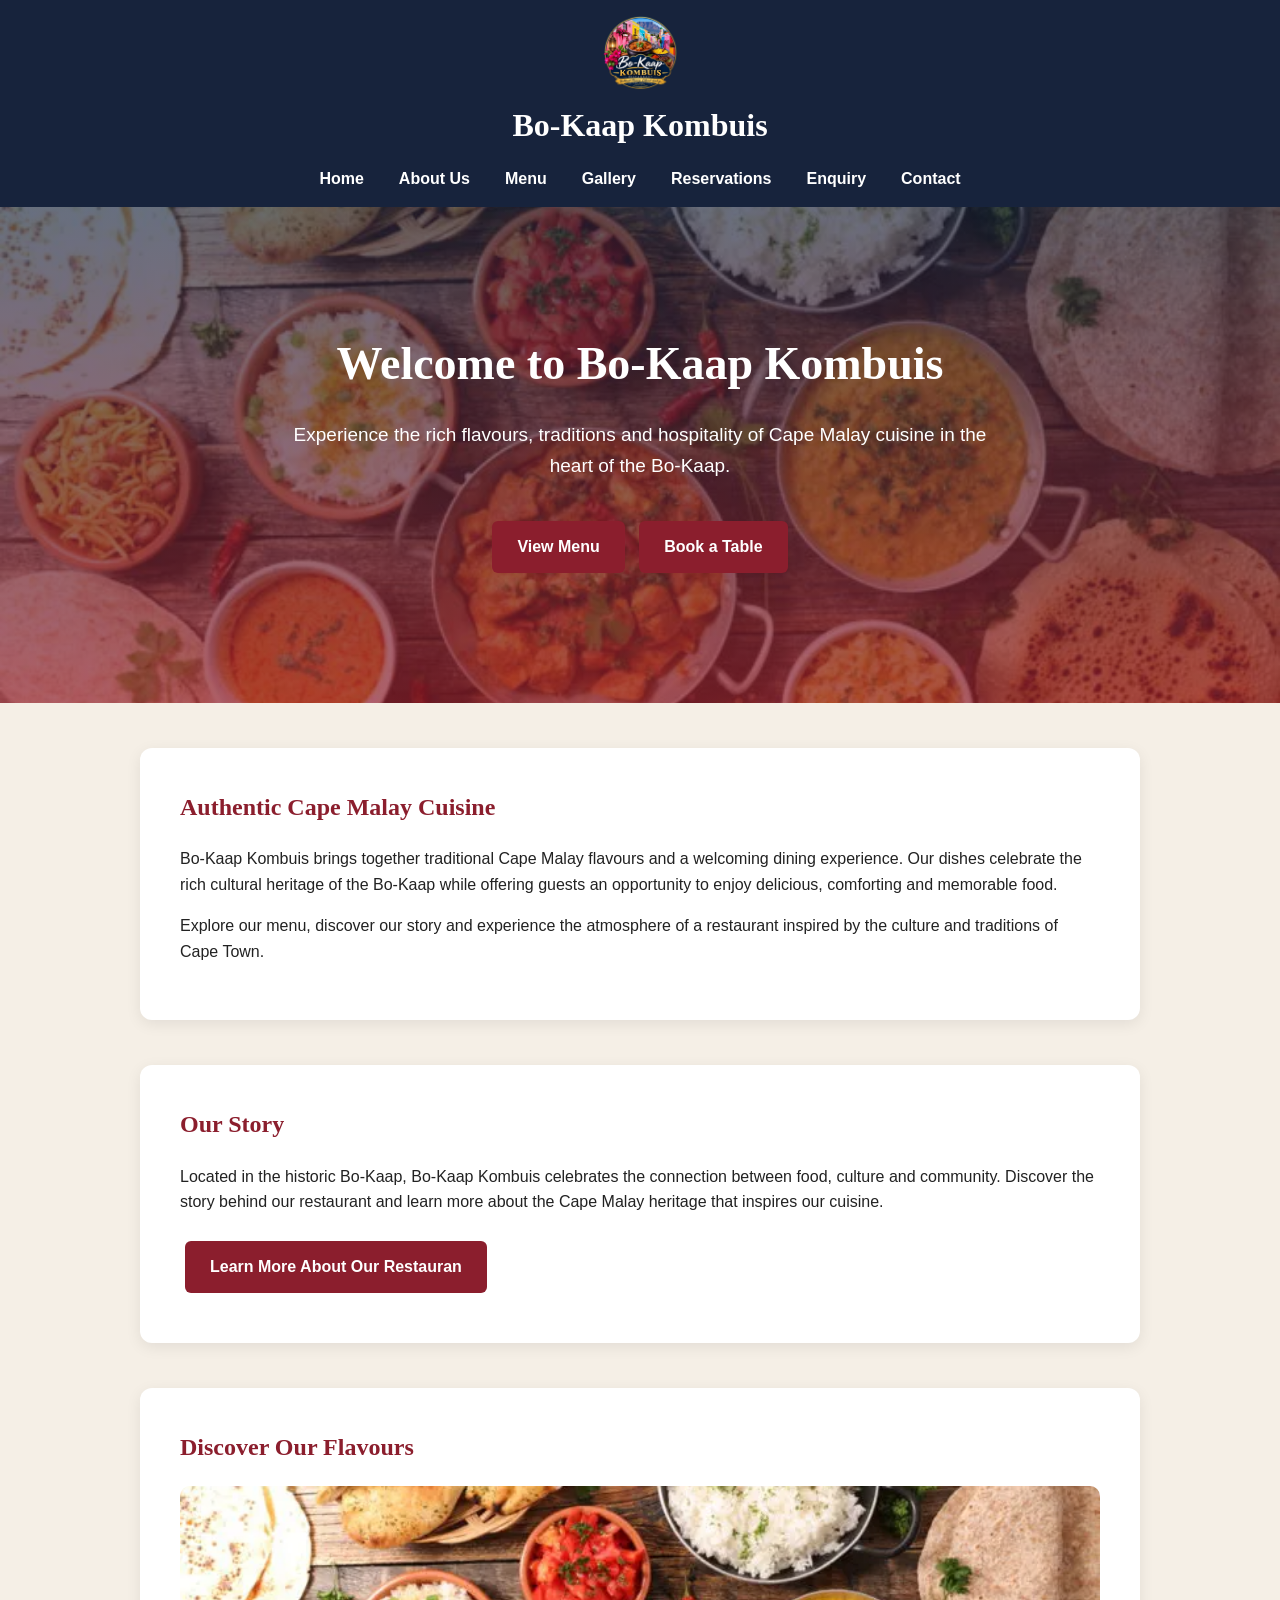
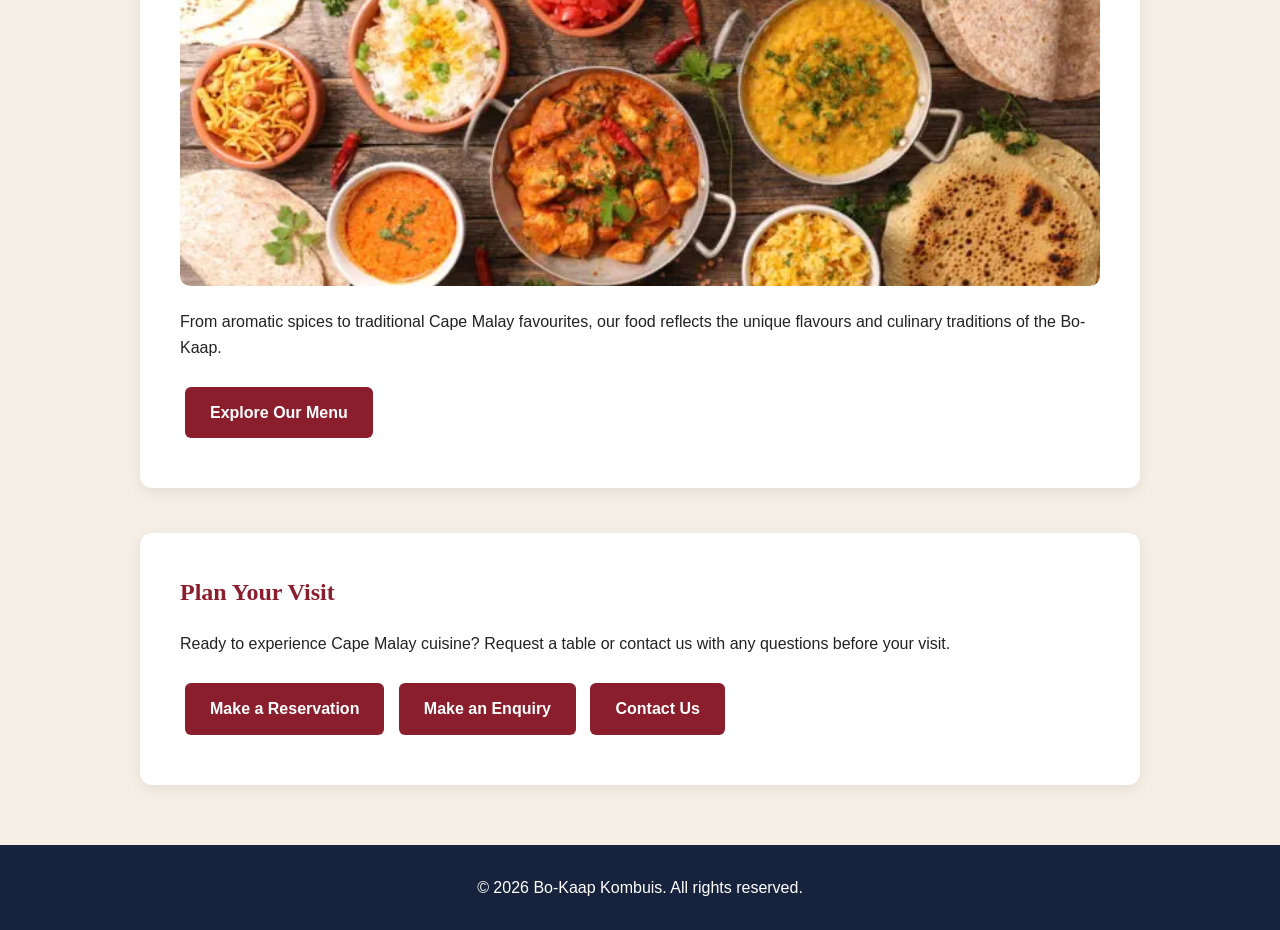
==== commit efdcf5d3: "Improve homepage SEO and image loading performance" ====
--- a/HTML/index.html
+++ b/HTML/index.html
@@ -6,10 +6,11 @@
     <meta charset="UTF-8">
     <meta name="viewport" content="width=device-width, initial-scale=1.0">
 
-<meta name="description" content="Experience authentic Cape Malay cuisine, rich flavours and traditional hospitality at Bo-Kaap Kombuis in Cape Town.">
-<meta name="keywords" content="Bo-Kaap Kombuis, Cape Malay cuisine, Cape Town restaurant, traditional Cape Malay food">
+<meta name="description" content="Discover Bo-Kaap Kombuis, a Cape Malay restaurant in Cape Town. Explore traditional cuisine, rich flavours and the cultural heritage of the Bo-Kaap.">
 
-<title>Bo-Kaap Kombuis | Home</title>
+<meta name="keywords" content="Bo-Kaap Kombuis, Cape Malay restaurant Cape Town, traditional Cape Malay food, Bo-Kaap dining, Cape Malay cuisine">
+
+<title>Bo-Kaap Kombuis | Cape Malay Restaurant in Cape Town</title>
 
 <link rel="stylesheet" href="../CSS/style.css">
 
@@ -20,7 +21,7 @@
 <header>
     <nav>
         <img src="../Images/logo/logo.webp"
-             alt="Bo-Kaap Kombuis Logo"
+             alt="Bo-Kaap Kombuis restaurant logo"
              class="logo">
 
     <h1>Bo-Kaap Kombuis</h1>
@@ -52,75 +53,80 @@
 <section class="hero">
     <h2>Welcome to Bo-Kaap Kombuis</h2>
 
-    <p>
-        Experience the rich flavours, traditions and hospitality
-        of Cape Malay cuisine in the heart of the Bo-Kaap.
-    </p>
+<p>
+    Experience the rich flavours, traditions and hospitality
+    of Cape Malay cuisine in the heart of the Bo-Kaap.
+</p>
 
-    <a href="menu.html" class="button">View Menu</a>
-    <a href="booking.html" class="button">Book a Table</a>
+<a href="menu.html" class="button">View Menu</a>
+<a href="booking.html" class="button">Book a Table</a>
+
 </section>
 
 <section class="intro">
     <h2>Authentic Cape Malay Cuisine</h2>
 
-    <p>
-        Bo-Kaap Kombuis brings together traditional Cape Malay
-        flavours and a welcoming dining experience. Our dishes
-        celebrate the rich cultural heritage of the Bo-Kaap while
-        offering guests an opportunity to enjoy delicious,
-        comforting and memorable food.
-    </p>
+<p>
+    Bo-Kaap Kombuis brings together traditional Cape Malay
+    flavours and a welcoming dining experience. Our dishes
+    celebrate the rich cultural heritage of the Bo-Kaap while
+    offering guests an opportunity to enjoy delicious,
+    comforting and memorable food.
+</p>
 
-    <p>
-        Explore our menu, discover our story and experience the
-        atmosphere of a restaurant inspired by the culture and
-        traditions of Cape Town.
-    </p>
+<p>
+    Explore our menu, discover our story and experience the
+    atmosphere of a restaurant inspired by the culture and
+    traditions of Cape Town.
+</p>
+
 </section>
 
 <section class="about-preview">
     <h2>Our Story</h2>
 
-    <p>
-        Located in the historic Bo-Kaap, Bo-Kaap Kombuis celebrates
-        the connection between food, culture and community.
-        Discover the story behind our restaurant and learn more
-        about the Cape Malay heritage that inspires our cuisine.
-    </p>
+<p>
+    Located in the historic Bo-Kaap, Bo-Kaap Kombuis celebrates
+    the connection between food, culture and community.
+    Discover the story behind our restaurant and learn more
+    about the Cape Malay heritage that inspires our cuisine.
+</p>
 
-    <a href="about.html" class="button">Learn More</a>
+<a href="about.html" class="button">Learn More About Our Restauran</a>
+
 </section>
 
 <section class="content-section">
     <h2>Discover Our Flavours</h2>
 
-    <img src="../Images/food/cape-malay-food1.webp"
-         alt="Traditional Cape Malay food served at Bo-Kaap Kombuis"
-         loading="lazy"
-         decoding="async"
-         style="width: 100%; max-height: 400px; object-fit: cover; border-radius: 10px;">
+<img src="../Images/food/cape-malay-food1.webp"
+     alt="Traditional Cape Malay cuisine served at Bo-Kaap Kombuis"
+     loading="eager" fetchpriority="high"
+     decoding="async"
+     style="width: 100%; max-height: 400px; object-fit: cover; border-radius: 10px;">
 
-    <p>
-        From aromatic spices to traditional Cape Malay favourites,
-        our food reflects the unique flavours and culinary traditions
-        of the Bo-Kaap.
-    </p>
+<p>
+    From aromatic spices to traditional Cape Malay favourites,
+    our food reflects the unique flavours and culinary traditions
+    of the Bo-Kaap.
+</p>
 
-    <a href="menu.html" class="button">Explore Our Menu</a>
+<a href="menu.html" class="button">Explore Our Menu</a>
+
 </section>
 
 <section class="booking-section">
     <h2>Plan Your Visit</h2>
 
-    <p>
-        Ready to experience Cape Malay cuisine? Request a table
-        or contact us with any questions before your visit.
-    </p>
+<p>
+    Ready to experience Cape Malay cuisine? Request a table
+    or contact us with any questions before your visit.
+</p>
 
-    <a href="booking.html" class="button">Make a Reservation</a>
-    <a href="enquiry.html" class="button">Make an Enquiry</a>
-    <a href="contact.html" class="button">Contact Us</a>
+<a href="booking.html" class="button">Make a Reservation</a>
+<a href="enquiry.html" class="button">Make an Enquiry</a>
+<a href="contact.html" class="button">Contact Us</a>
+
 </section>
 
 </main>
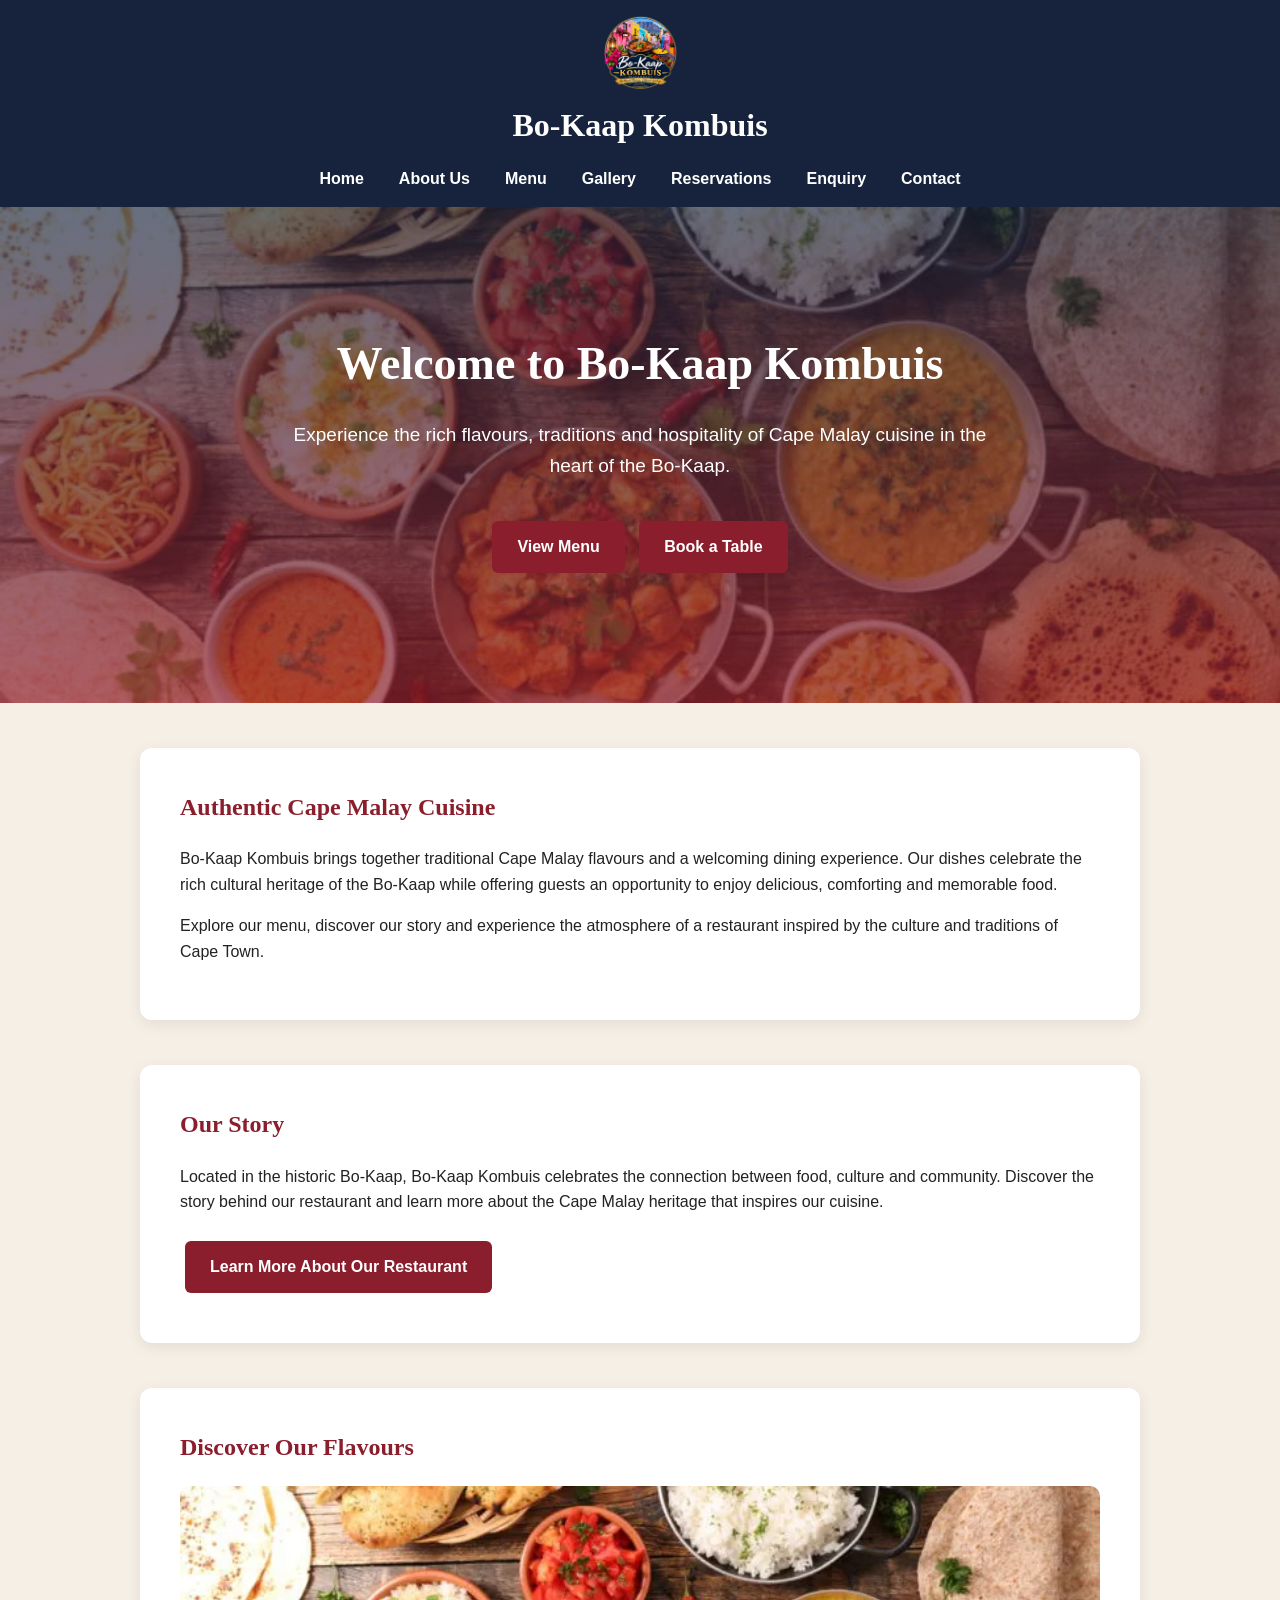
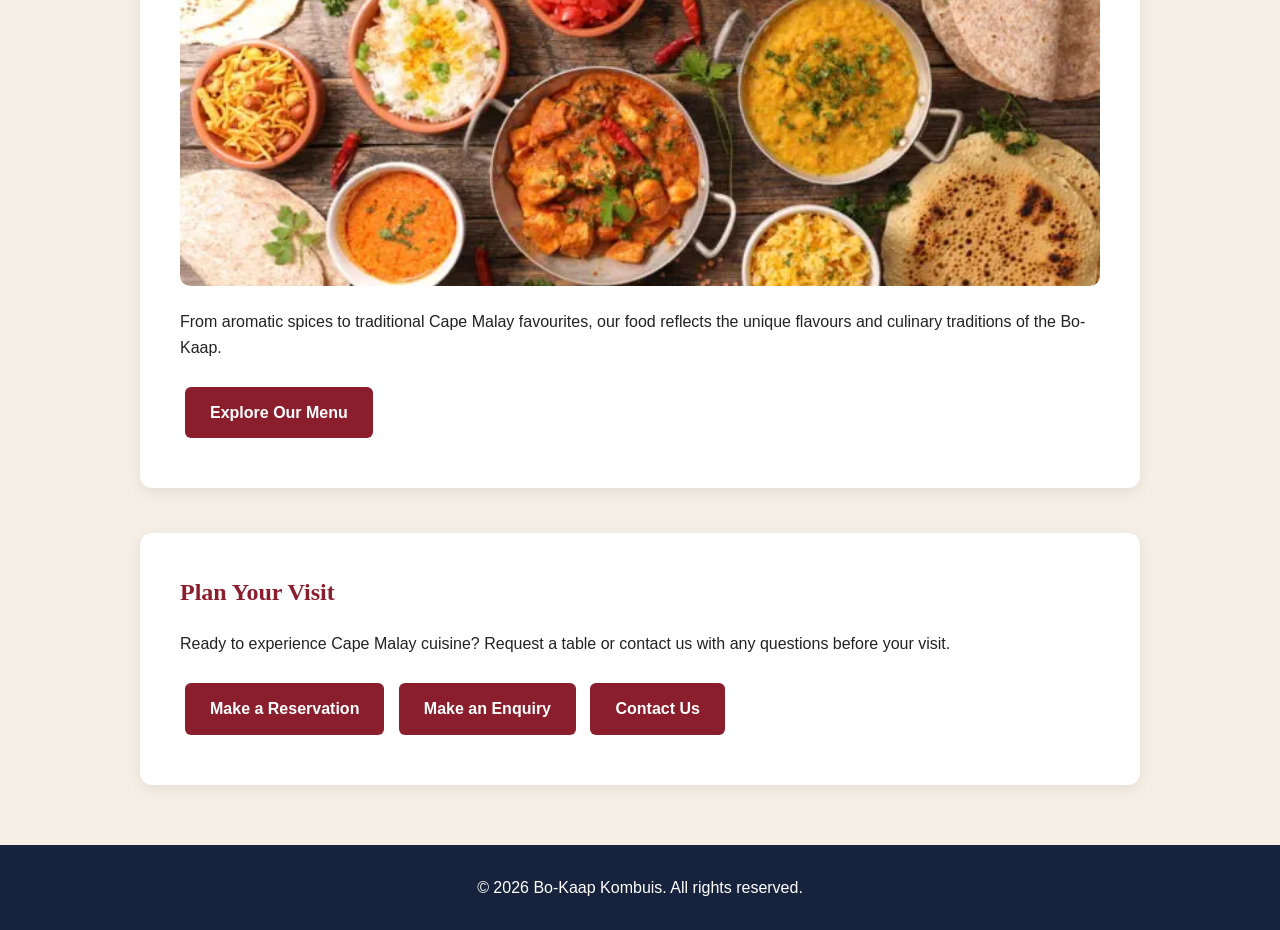
==== commit 1609d0ff: "Improve homepage SEO and image loading performance" ====
--- a/HTML/index.html
+++ b/HTML/index.html
@@ -92,7 +92,7 @@
     about the Cape Malay heritage that inspires our cuisine.
 </p>
 
-<a href="about.html" class="button">Learn More About Our Restauran</a>
+<a href="about.html" class="button">Learn More About Our Restaurant</a>
 
 </section>
 
